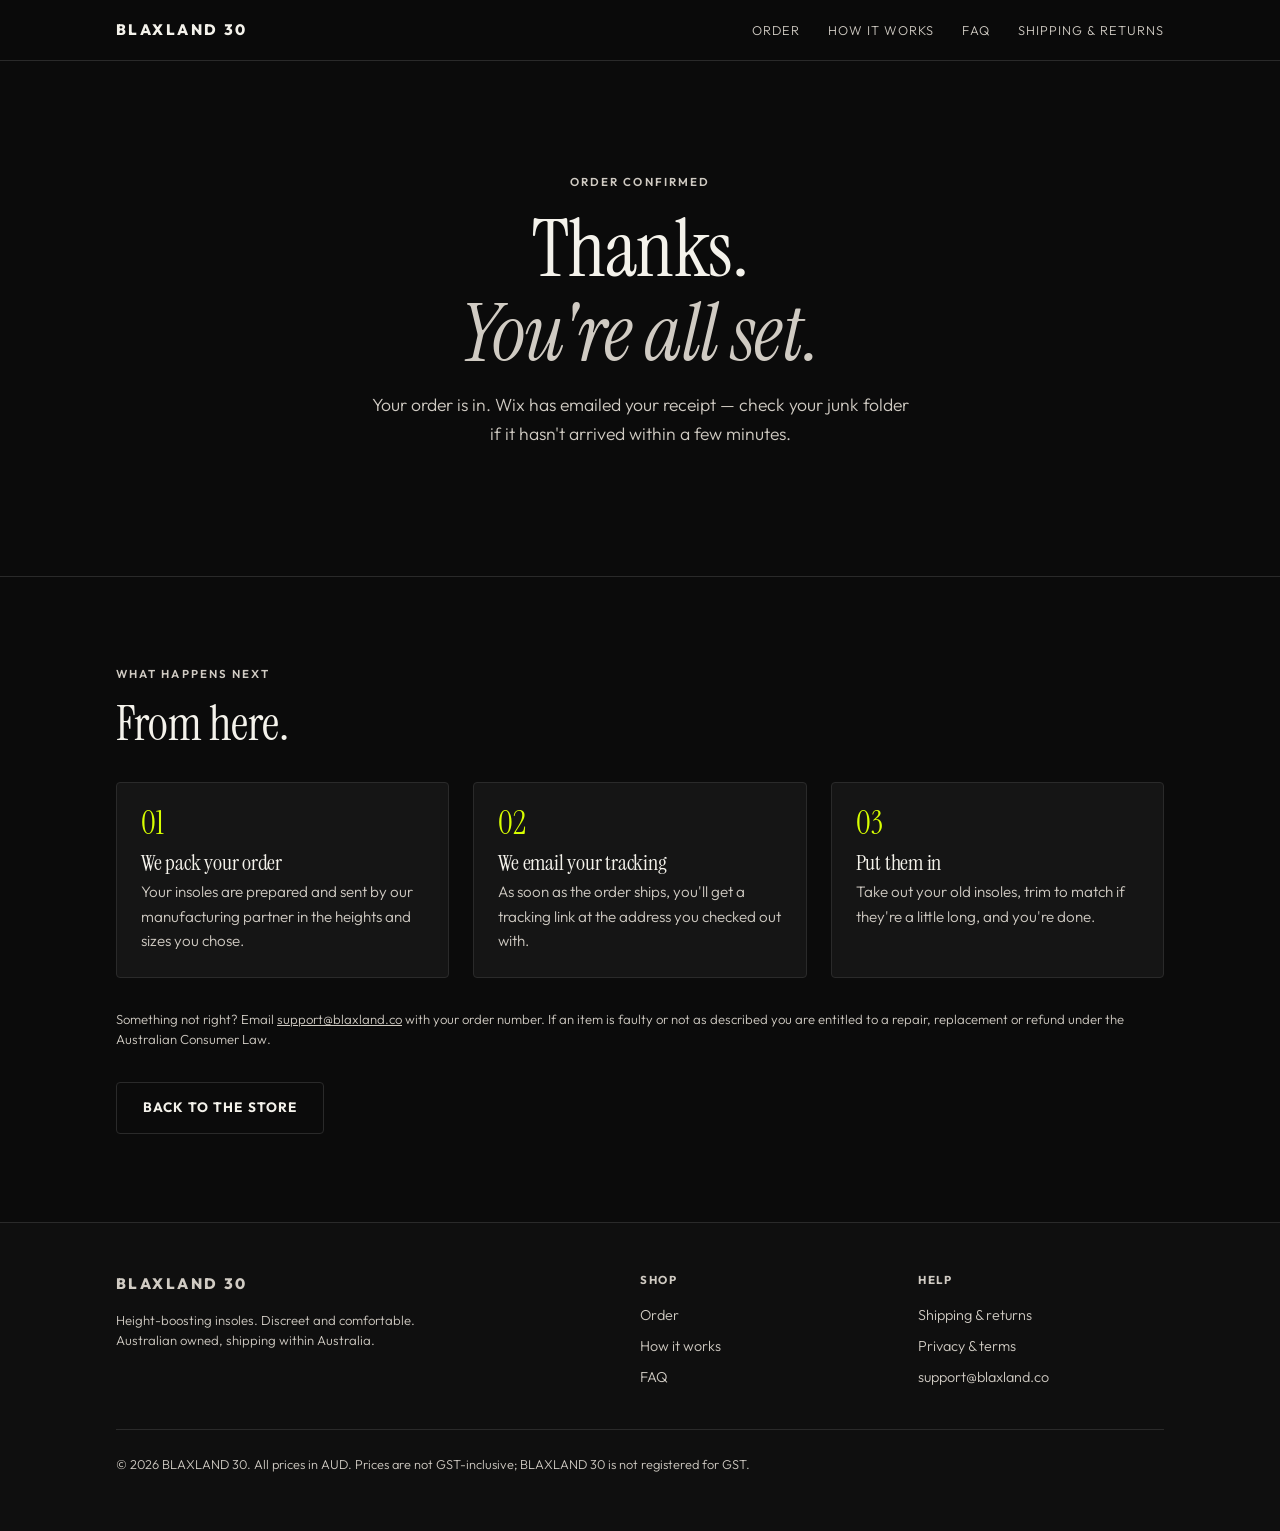
==== thank-you/index.html @ 3a637268 "Route checkout through Wix, and make Wix the only source of prices Checkout now sets both redirect c" ====
<!doctype html>
<html lang="en-AU">
  <head>
    <meta charset="utf-8" />
    <meta name="viewport" content="width=device-width, initial-scale=1" />
    <title>Order confirmed · BLAXLAND 30</title>
    <meta name="description" content="Thanks for your BLAXLAND 30 order." />
    <meta name="theme-color" content="#0b0b0b" />
    <!-- Keep this page out of search results. It is only ever reached by
         returning from checkout, and an indexed thank-you page is a classic
         way to pollute conversion tracking. -->
    <meta name="robots" content="noindex, nofollow" />
    <link rel="preconnect" href="https://fonts.googleapis.com" />
    <link rel="preconnect" href="https://fonts.gstatic.com" crossorigin />
    <link
      href="https://fonts.googleapis.com/css2?family=Instrument+Serif:ital@0;1&family=Outfit:wght@300;400;500;600;700;800&display=swap"
      rel="stylesheet"
    />
    <link rel="stylesheet" href="../assets/css/site.css" />
  </head>

  <body>
    <header class="nav">
      <div class="wrap nav-inner">
        <a class="wordmark" href="../index.html">BLAXLAND 30</a>
        <ul class="nav-links">
          <li><a href="../index.html#order">Order</a></li>
          <li><a href="../index.html#how">How it works</a></li>
          <li><a href="../index.html#faq">FAQ</a></li>
          <li><a href="../policies.html">Shipping &amp; returns</a></li>
        </ul>
      </div>
    </header>

    <main>
      <section class="hero wrap">
        <p class="eyebrow">Order confirmed</p>
        <h1>Thanks.<br /><em>You're all set.</em></h1>
        <p class="lede" id="order-ref" hidden></p>
        <p class="lede">
          Your order is in. Wix has emailed your receipt — check your junk
          folder if it hasn't arrived within a few minutes.
        </p>
      </section>

      <section>
        <div class="wrap">
          <p class="eyebrow">What happens next</p>
          <h2>From here.</h2>
          <div class="grid grid-3" style="margin-top: 2rem">
            <div class="card">
              <span class="step-num">01</span>
              <h3>We pack your order</h3>
              <p>
                Your insoles are prepared and sent by our manufacturing partner
                in the heights and sizes you chose.
              </p>
            </div>
            <div class="card">
              <span class="step-num">02</span>
              <h3>We email your tracking</h3>
              <p>
                As soon as the order ships, you'll get a tracking link at the
                address you checked out with.
              </p>
            </div>
            <div class="card">
              <span class="step-num">03</span>
              <h3>Put them in</h3>
              <p>
                Take out your old insoles, trim to match if they're a little
                long, and you're done.
              </p>
            </div>
          </div>

          <p class="fineprint" style="margin-top: 2rem">
            Something not right? Email
            <a href="mailto:support@blaxland.co">support@blaxland.co</a> with
            your order number. If an item is faulty or not as described you are
            entitled to a repair, replacement or refund under the Australian
            Consumer Law.
          </p>

          <div class="hero-actions" style="justify-content: flex-start">
            <a class="btn btn-ghost" href="../index.html">Back to the store</a>
          </div>
        </div>
      </section>
    </main>

    <footer>
      <div class="wrap">
        <div class="footer-grid">
          <div>
            <a class="wordmark" href="../index.html">BLAXLAND 30</a>
            <p class="fineprint" style="margin-top: 0.9rem; max-width: 22rem">
              Height-boosting insoles. Discreet and comfortable. Australian
              owned, shipping within Australia.
            </p>
          </div>
          <div>
            <h4>Shop</h4>
            <ul>
              <li><a href="../index.html#order">Order</a></li>
              <li><a href="../index.html#how">How it works</a></li>
              <li><a href="../index.html#faq">FAQ</a></li>
            </ul>
          </div>
          <div>
            <h4>Help</h4>
            <ul>
              <li><a href="../policies.html">Shipping &amp; returns</a></li>
              <li>
                <a href="../policies.html#privacy">Privacy &amp; terms</a>
              </li>
              <li>
                <a href="mailto:support@blaxland.co">support@blaxland.co</a>
              </li>
            </ul>
          </div>
        </div>
        <p class="footer-legal">
          &copy; <span data-year>2026</span> BLAXLAND 30. All prices in AUD.
          Prices are not GST-inclusive; BLAXLAND 30 is not registered for GST.
        </p>
      </div>
    </footer>

    <script>
      // Show an order reference ONLY if Wix put one in the URL. Nothing is
      // fabricated, and no order total is shown or recalculated here — the
      // authoritative figures are on the Wix receipt.
      (function () {
        var p = new URLSearchParams(location.search);
        var ref =
          p.get("orderId") || p.get("orderNumber") || p.get("order_id") || "";
        if (ref) {
          var node = document.getElementById("order-ref");
          node.textContent = "Order reference: " + ref;
          node.hidden = false;
        }
        var yr = document.querySelector("[data-year]");
        if (yr) yr.textContent = new Date().getFullYear();
      })();
    </script>
  </body>
</html>
---- assets/css/site.css ----
/* BLAXLAND 30 — design tokens.
   Base and type carried over from the Base44 build; accent rebuilt around the
   product's lime.

   THE LIME RULE, and it is not negotiable:
     black on lime .... 18.2:1   use this
     lime on near-black 17.1:1   use this
     WHITE on lime ..... 1.2:1   never. fails every standard.
     lime on cream ..... 1.0:1   never. literally invisible.
   Lime is a surface you put BLACK text on, or text on a dark background.
   Anywhere --lime is a background, the foreground must be --ink.

   Hue 69deg is sampled from the product images (three files agreed at 66-72).
   Saturation is pushed well past the product's own ~55% for screen punch, so
   the accent is more vivid than the physical insole. Confirm against a real
   photo before launch.

   Run tools/contrast.py after ANY change here. Every pair must pass WCAG AA.
*/

:root {
  --bg: #0b0b0b;
  --ink: #000;
  --surface: hsl(0 0% 8.2%);
  --surface-2: hsl(0 0% 5.9%);
  --fg: hsl(42 31% 94%);
  --muted: hsl(37 12% 79%);
  --muted-bg: hsl(0 0% 12%);

  /* The one accent. ~5% of the page, reserved for the action. */
  --lime: #d8ff00;
  --lime-dim: #c7ea00;

  /* Urgency only — a price drop, low stock. Tiny surface area.
     Never a second button; the page must only ever have one loudest thing. */
  --magenta: #ed2ad0;

  --border: hsl(0 0% 16.5%);
  --radius: 0.25rem;
  --font-heading: "Instrument Serif", Georgia, "Times New Roman", serif;
  --font-body: "Outfit", ui-sans-serif, system-ui, -apple-system, sans-serif;
  --wrap: 68rem;
}

*,
*::before,
*::after {
  box-sizing: border-box;
}

html {
  scroll-behavior: smooth;
  -webkit-text-size-adjust: 100%;
}

body {
  margin: 0;
  background: var(--bg);
  color: var(--fg);
  font-family: var(--font-body);
  font-size: 1rem;
  line-height: 1.6;
  font-weight: 300;
  overflow-x: hidden;
}

img,
video {
  max-width: 100%;
  height: auto;
  display: block;
}

a {
  color: inherit;
}

::selection {
  background: var(--lime);
  color: var(--ink);
}

:focus-visible {
  outline: 2px solid var(--lime);
  outline-offset: 3px;
}

/* ---------- type ---------- */

h1,
h2,
h3 {
  font-family: var(--font-heading);
  font-weight: 400;
  letter-spacing: -0.01em;
  line-height: 1.05;
  margin: 0 0 0.5em;
}

h1 {
  font-size: clamp(2.5rem, 11vw, 5rem);
}
h2 {
  font-size: clamp(1.9rem, 7vw, 3rem);
}
h3 {
  font-size: clamp(1.15rem, 4vw, 1.4rem);
}

p {
  margin: 0 0 1rem;
}

.eyebrow {
  font-family: var(--font-body);
  font-size: 0.72rem;
  font-weight: 600;
  letter-spacing: 0.18em;
  text-transform: uppercase;
  color: var(--muted);
  margin: 0 0 1rem;
}

.lede {
  font-size: 1.1rem;
  color: var(--muted);
  max-width: 34rem;
}

.muted {
  color: var(--muted);
}

.fineprint {
  font-size: 0.82rem;
  color: var(--muted);
  line-height: 1.5;
}

/* ---------- layout ---------- */

.wrap {
  width: 100%;
  max-width: var(--wrap);
  margin-inline: auto;
  padding-inline: 1.25rem;
}

section {
  padding-block: clamp(3rem, 9vw, 5.5rem);
  border-top: 1px solid var(--border);
}

section:first-of-type {
  border-top: 0;
}

.grid {
  display: grid;
  gap: 1.5rem;
}

@media (min-width: 46rem) {
  .grid-2 {
    grid-template-columns: repeat(2, 1fr);
  }
  .grid-3 {
    grid-template-columns: repeat(3, 1fr);
  }
  .grid-4 {
    grid-template-columns: repeat(4, 1fr);
  }
}

/* ---------- announcement + nav ---------- */

.announce {
  background: var(--lime);
  color: var(--ink);
  text-align: center;
  font-size: 0.72rem;
  font-weight: 600;
  letter-spacing: 0.12em;
  text-transform: uppercase;
  padding: 0.6rem 1rem;
}

.nav {
  position: sticky;
  top: 0;
  z-index: 50;
  background: rgba(11, 11, 11, 0.92);
  backdrop-filter: blur(10px);
  border-bottom: 1px solid var(--border);
}

.nav-inner {
  display: flex;
  align-items: center;
  justify-content: space-between;
  gap: 1rem;
  min-height: 3.75rem;
}

.wordmark {
  font-family: var(--font-body);
  font-weight: 800;
  letter-spacing: 0.16em;
  font-size: 0.95rem;
  text-decoration: none;
  white-space: nowrap;
}

.nav-links {
  display: none;
  gap: 1.75rem;
  list-style: none;
  margin: 0;
  padding: 0;
  font-size: 0.8rem;
  letter-spacing: 0.08em;
  text-transform: uppercase;
}

.nav-links a {
  text-decoration: none;
  color: var(--muted);
  transition: color 0.15s;
}

.nav-links a:hover {
  color: var(--fg);
}

@media (min-width: 52rem) {
  .nav-links {
    display: flex;
  }
}

/* ---------- hero ---------- */

.hero {
  padding-block: clamp(3.5rem, 12vw, 7rem);
  text-align: center;
}

.hero h1 {
  margin-bottom: 1rem;
}

.hero h1 em {
  font-style: italic;
  color: var(--muted);
}

.hero .lede {
  margin-inline: auto;
}

.hero-actions {
  display: flex;
  flex-wrap: wrap;
  gap: 0.75rem;
  justify-content: center;
  margin-top: 2rem;
}

/* ---------- buttons ---------- */

.btn {
  display: inline-flex;
  align-items: center;
  justify-content: center;
  gap: 0.5rem;
  padding: 0.9rem 1.6rem;
  border: 1px solid var(--lime);
  border-radius: var(--radius);
  background: var(--lime);
  color: var(--ink);
  font-family: var(--font-body);
  font-size: 0.85rem;
  font-weight: 700;
  letter-spacing: 0.08em;
  text-transform: uppercase;
  text-decoration: none;
  cursor: pointer;
  transition: opacity 0.15s, background 0.15s;
}

.btn:hover {
  opacity: 0.85;
}

.btn-ghost {
  background: transparent;
  color: var(--fg);
  border-color: var(--border);
}

.btn-ghost:hover {
  border-color: var(--fg);
  opacity: 1;
}

.btn[aria-disabled="true"] {
  opacity: 0.4;
  cursor: not-allowed;
  pointer-events: none;
}

.btn-block {
  width: 100%;
}

/* ---------- marquee ---------- */

.marquee {
  overflow: hidden;
  border-block: 1px solid var(--border);
  background: var(--surface-2);
  padding-block: 0.7rem;
}

.marquee-track {
  display: flex;
  width: max-content;
  animation: marquee 22s linear infinite;
}

.marquee span {
  font-size: 0.72rem;
  font-weight: 600;
  letter-spacing: 0.16em;
  text-transform: uppercase;
  color: var(--muted);
  white-space: nowrap;
  padding-right: 1.5rem;
}

@keyframes marquee {
  from {
    transform: translateX(0);
  }
  to {
    transform: translateX(-33.3333%);
  }
}

/* ---------- offers ---------- */

.offers {
  display: grid;
  gap: 1rem;
}

@media (min-width: 46rem) {
  .offers {
    grid-template-columns: repeat(3, 1fr);
    align-items: start;
  }
}

.offer {
  position: relative;
  border: 1px solid var(--border);
  border-radius: var(--radius);
  background: var(--surface);
  padding: 1.75rem 1.5rem 1.5rem;
  display: flex;
  flex-direction: column;
  gap: 0.35rem;
}

.offer[data-featured] {
  border-color: var(--fg);
}

.offer-badge {
  position: absolute;
  top: -0.65rem;
  left: 1.5rem;
  background: var(--lime);
  color: var(--ink);
  font-size: 0.64rem;
  font-weight: 700;
  letter-spacing: 0.12em;
  text-transform: uppercase;
  padding: 0.25rem 0.6rem;
  border-radius: var(--radius);
}

.offer-label {
  font-size: 0.75rem;
  font-weight: 600;
  letter-spacing: 0.14em;
  text-transform: uppercase;
  color: var(--muted);
}

.offer-price {
  font-family: var(--font-heading);
  font-size: 2.5rem;
  line-height: 1;
  margin: 0.25rem 0;
}

.offer-per {
  font-size: 0.85rem;
  color: var(--muted);
}

.offer-note {
  font-size: 0.88rem;
  color: var(--muted);
  margin: 0.5rem 0 1.25rem;
  flex: 1;
}

/* ---------- live product from Wix ----------
   Built only from existing tokens. No new colours, no new type, no new
   radius — the live card has to sit beside the static ones unnoticed. */

.shop-img {
  width: 100%;
  aspect-ratio: 1 / 1;
  object-fit: cover;
  border-radius: var(--radius);
  background: var(--surface-2);
  margin-bottom: 1.1rem;
}

.field {
  display: block;
  margin: 0 0 0.85rem;
}

.field-label {
  display: block;
  font-size: 0.72rem;
  font-weight: 600;
  letter-spacing: 0.14em;
  text-transform: uppercase;
  color: var(--muted);
  margin-bottom: 0.4rem;
}

.field select {
  width: 100%;
  padding: 0.75rem 2.2rem 0.75rem 0.9rem;
  background-color: var(--surface-2);
  color: var(--fg);
  border: 1px solid var(--border);
  border-radius: var(--radius);
  font-family: var(--font-body);
  font-size: 0.95rem;
  line-height: 1.3;
  appearance: none;
  cursor: pointer;
  background-image: url("data:image/svg+xml,%3Csvg xmlns='http://www.w3.org/2000/svg' width='12' height='8' viewBox='0 0 12 8'%3E%3Cpath fill='%23CFCAC3' d='M1 1.5 6 6.5l5-5'/%3E%3C/svg%3E");
  background-repeat: no-repeat;
  background-position: right 0.9rem center;
}

.field select:hover {
  border-color: var(--fg);
}

#shop-msg:empty {
  display: none;
}

#shop-msg {
  margin: 0.75rem 0 0;
}

/* ---------- feature rows / cards ---------- */

.card {
  border: 1px solid var(--border);
  border-radius: var(--radius);
  background: var(--surface);
  padding: 1.5rem;
}

.card h3 {
  margin-bottom: 0.4rem;
}

.card p {
  margin: 0;
  color: var(--muted);
  font-size: 0.95rem;
}

.step-num {
  font-family: var(--font-heading);
  font-size: 2rem;
  color: var(--lime);
  line-height: 1;
  display: block;
  margin-bottom: 0.75rem;
}

/* ---------- comparison table ---------- */

.table-scroll {
  overflow-x: auto;
  border: 1px solid var(--border);
  border-radius: var(--radius);
}

table {
  width: 100%;
  border-collapse: collapse;
  font-size: 0.92rem;
  min-width: 30rem;
}

th,
td {
  text-align: left;
  padding: 0.85rem 1rem;
  border-bottom: 1px solid var(--border);
}

thead th {
  font-family: var(--font-body);
  font-size: 0.72rem;
  font-weight: 700;
  letter-spacing: 0.12em;
  text-transform: uppercase;
  color: var(--muted);
  background: var(--surface-2);
}

tbody tr:last-child td {
  border-bottom: 0;
}

.yes {
  color: var(--fg);
}
.no {
  color: var(--muted);
  opacity: 0.6;
}

/* ---------- FAQ ---------- */

details {
  border-bottom: 1px solid var(--border);
}

details summary {
  cursor: pointer;
  padding: 1.1rem 2rem 1.1rem 0;
  font-weight: 500;
  position: relative;
  list-style: none;
}

details summary::-webkit-details-marker {
  display: none;
}

details summary::after {
  content: "+";
  position: absolute;
  right: 0;
  top: 1rem;
  font-size: 1.3rem;
  color: var(--muted);
  line-height: 1;
}

details[open] summary::after {
  content: "–";
}

details .answer {
  padding: 0 0 1.2rem;
  color: var(--muted);
  max-width: 48rem;
}

/* ---------- notice ---------- */

/* Urgency only. If this appears more than once on a page, something is wrong. */
.notice {
  border: 1px solid var(--magenta);
  border-left-width: 3px;
  border-radius: var(--radius);
  background: rgba(237, 42, 208, 0.08);
  padding: 1.1rem 1.25rem;
  font-size: 0.92rem;
}

.notice strong {
  display: block;
  margin-bottom: 0.3rem;
  font-weight: 600;
}

/* ---------- footer ---------- */

footer {
  border-top: 1px solid var(--border);
  padding-block: 3rem 2.5rem;
  background: var(--surface-2);
}

.footer-grid {
  display: grid;
  gap: 2rem;
}

@media (min-width: 46rem) {
  .footer-grid {
    grid-template-columns: 2fr 1fr 1fr;
  }
}

footer h4 {
  font-family: var(--font-body);
  font-size: 0.72rem;
  font-weight: 700;
  letter-spacing: 0.14em;
  text-transform: uppercase;
  color: var(--muted);
  margin: 0 0 0.9rem;
}

footer ul {
  list-style: none;
  margin: 0;
  padding: 0;
  display: grid;
  gap: 0.5rem;
  font-size: 0.9rem;
}

footer a {
  color: var(--muted);
  text-decoration: none;
}

footer a:hover {
  color: var(--fg);
}

.footer-legal {
  margin-top: 2.5rem;
  padding-top: 1.5rem;
  border-top: 1px solid var(--border);
  font-size: 0.8rem;
  color: var(--muted);
}

/* ---------- policy tabs ---------- */

.policy-nav {
  display: flex;
  flex-wrap: wrap;
  gap: 0.5rem;
  margin-bottom: 2.5rem;
}

.policy-nav a {
  font-size: 0.78rem;
  font-weight: 600;
  letter-spacing: 0.1em;
  text-transform: uppercase;
  text-decoration: none;
  padding: 0.55rem 1rem;
  border: 1px solid var(--border);
  border-radius: var(--radius);
  color: var(--muted);
}

.policy-nav a:hover {
  border-color: var(--fg);
  color: var(--fg);
}

.policy-block {
  margin-bottom: 3rem;
  scroll-margin-top: 5rem;
}

.policy-block dl {
  margin: 0;
}

.policy-block dt {
  font-weight: 600;
  margin-top: 1.5rem;
}

.policy-block dd {
  margin: 0.35rem 0 0;
  color: var(--muted);
}

@media (prefers-reduced-motion: reduce) {
  html {
    scroll-behavior: auto;
  }
  *,
  *::before,
  *::after {
    animation-duration: 0.01ms !important;
    animation-iteration-count: 1 !important;
    transition-duration: 0.01ms !important;
  }
}
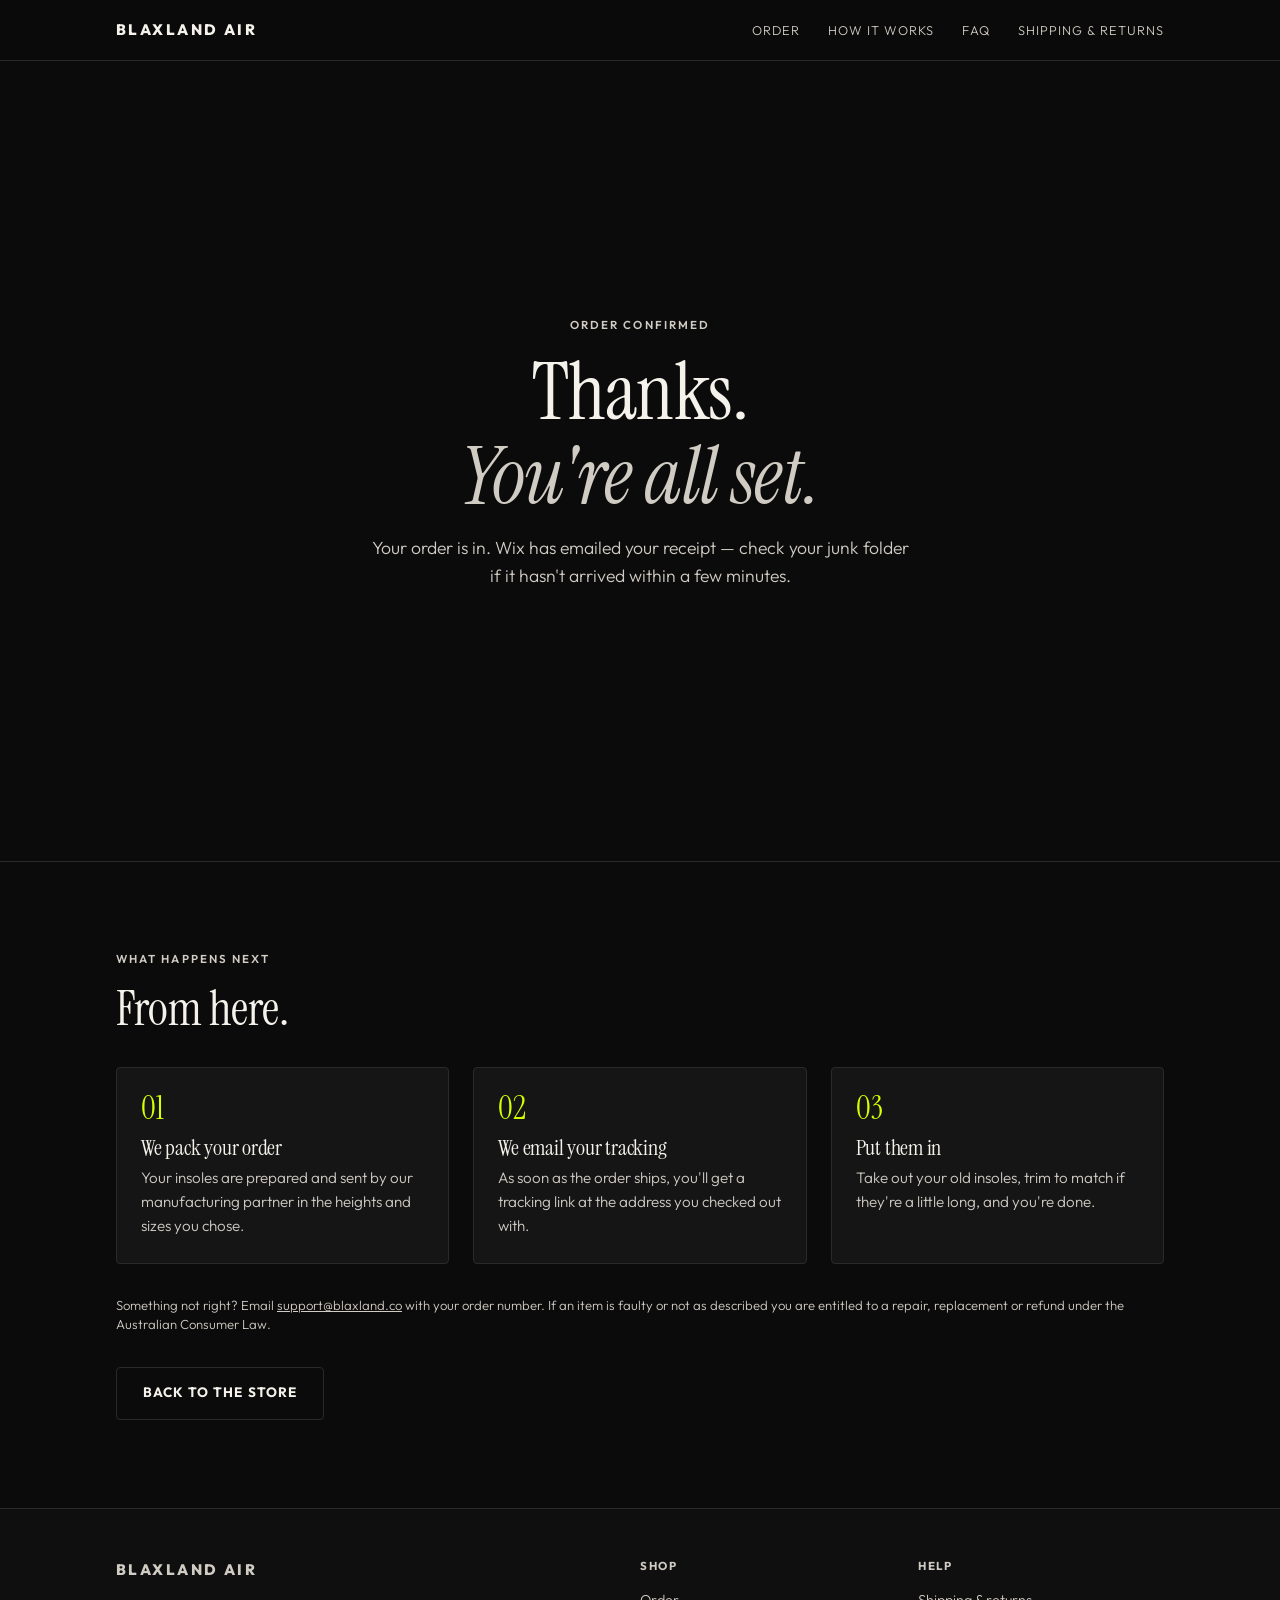
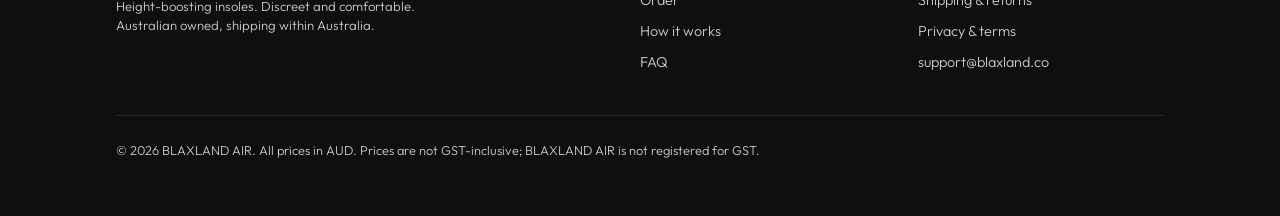
==== commit 5adc8b71: "Publish 5-12 business day delivery; BLAXLAND AIR across all pages - Delivery window on the review st" ====
--- a/thank-you/index.html
+++ b/thank-you/index.html
@@ -3,8 +3,8 @@
   <head>
     <meta charset="utf-8" />
     <meta name="viewport" content="width=device-width, initial-scale=1" />
-    <title>Order confirmed · BLAXLAND 30</title>
-    <meta name="description" content="Thanks for your BLAXLAND 30 order." />
+    <title>Order confirmed · BLAXLAND AIR</title>
+    <meta name="description" content="Thanks for your BLAXLAND AIR order." />
     <meta name="theme-color" content="#0b0b0b" />
     <!-- Keep this page out of search results. It is only ever reached by
          returning from checkout, and an indexed thank-you page is a classic
@@ -22,11 +22,11 @@
   <body>
     <header class="nav">
       <div class="wrap nav-inner">
-        <a class="wordmark" href="../index.html">BLAXLAND 30</a>
+        <a class="wordmark" href="../index.html">BLAXLAND AIR</a>
         <ul class="nav-links">
           <li><a href="../index.html#order">Order</a></li>
           <li><a href="../index.html#how">How it works</a></li>
-          <li><a href="../index.html#faq">FAQ</a></li>
+          <li><a href="../faq.html">FAQ</a></li>
           <li><a href="../policies.html">Shipping &amp; returns</a></li>
         </ul>
       </div>
@@ -93,7 +93,7 @@
       <div class="wrap">
         <div class="footer-grid">
           <div>
-            <a class="wordmark" href="../index.html">BLAXLAND 30</a>
+            <a class="wordmark" href="../index.html">BLAXLAND AIR</a>
             <p class="fineprint" style="margin-top: 0.9rem; max-width: 22rem">
               Height-boosting insoles. Discreet and comfortable. Australian
               owned, shipping within Australia.
@@ -104,7 +104,7 @@
             <ul>
               <li><a href="../index.html#order">Order</a></li>
               <li><a href="../index.html#how">How it works</a></li>
-              <li><a href="../index.html#faq">FAQ</a></li>
+              <li><a href="../faq.html">FAQ</a></li>
             </ul>
           </div>
           <div>
@@ -121,8 +121,8 @@
           </div>
         </div>
         <p class="footer-legal">
-          &copy; <span data-year>2026</span> BLAXLAND 30. All prices in AUD.
-          Prices are not GST-inclusive; BLAXLAND 30 is not registered for GST.
+          &copy; <span data-year>2026</span> BLAXLAND AIR. All prices in AUD.
+          Prices are not GST-inclusive; BLAXLAND AIR is not registered for GST.
         </p>
       </div>
     </footer>
@@ -144,5 +144,13 @@
         if (yr) yr.textContent = new Date().getFullYear();
       })();
     </script>
+    <!-- Omnisend: signup popup, form events and on-site tracking. Brand ID is
+         public (it ships to every visitor's browser by design). -->
+    <script type="text/javascript">
+      window.omnisend = window.omnisend || [];
+      omnisend.push(["brandID", "6ae2e3609a7bffffbe02c03d"]);
+      omnisend.push(["track", "$pageViewed"]);
+      !function(){var e=document.createElement("script");e.type="text/javascript",e.async=!0,e.src="https://omnisnippet1.com/inshop/launcher-v2.js";var t=document.getElementsByTagName("script")[0];t.parentNode.insertBefore(e,t)}();
+    </script>
   </body>
 </html>
--- a/assets/css/site.css
+++ b/assets/css/site.css
@@ -39,6 +39,20 @@
   --radius: 0.25rem;
   --font-heading: "Instrument Serif", Georgia, "Times New Roman", serif;
   --font-body: "Outfit", ui-sans-serif, system-ui, -apple-system, sans-serif;
+  /* Condensed display face for the buy block's headline and lift figures. */
+  --font-display: "Anton", Impact, "Arial Narrow", sans-serif;
+
+  /* Paper: the light ground of the buy block. --paper matches --fg, so the
+     cream text colour and the cream panel are one colour, not two. Lime is
+     never text or a lone boundary on paper (1.0:1) — only an accent sitting
+     on --ink, or a button wearing an ink border. */
+  --paper: hsl(42 31% 94%);
+  --paper-2: hsl(43 15% 86%);
+  --ink-soft: hsl(40 6% 28%);
+  --line: hsl(40 6% 50%);
+  /* Option edges on the dark product screen: 3:1 against --surface. */
+  --line-dark: hsl(0 0% 42%);
+  --ease-slide: cubic-bezier(0.22, 0.61, 0.36, 1);
   --wrap: 68rem;
 }
 
@@ -243,6 +257,14 @@
 .hero {
   padding-block: clamp(3.5rem, 12vw, 7rem);
   text-align: center;
+  /* Fills the first screen: phone height minus the announcement bar and the
+     header, so the opening view is all black, headline in the middle. */
+  min-height: calc(100vh - 6.25rem);
+  min-height: calc(100svh - 6.25rem);
+  display: flex;
+  flex-direction: column;
+  align-items: center;
+  justify-content: center;
 }
 
 .hero h1 {
@@ -428,6 +450,42 @@
   border-radius: var(--radius);
   background: var(--surface-2);
   margin-bottom: 1.1rem;
+}
+
+/* ---------- blur-up image placeholder ----------
+   The wrapper carries an inline aspect-ratio and a ~20px blurred copy of the
+   photo as a background data-URI. The space is reserved before anything loads
+   (so the page never jumps — CLS stays at zero) and the visitor sees a blurred
+   impression of the real photo immediately, with no extra request. The full
+   image fades in on top once it arrives. Generate both with tools/images.py. */
+
+.ph {
+  position: relative;
+  width: 100%;
+  overflow: hidden;
+  border-radius: var(--radius);
+  background-color: var(--surface-2);
+  background-size: cover;
+  background-position: center;
+  background-repeat: no-repeat;
+}
+
+.ph img {
+  display: block;
+  width: 100%;
+  height: auto;
+  opacity: 0;
+  transition: opacity 0.35s ease;
+}
+
+.ph img.loaded {
+  opacity: 1;
+}
+
+@media (prefers-reduced-motion: reduce) {
+  .ph img {
+    transition: none;
+  }
 }
 
 .field {
@@ -714,3 +772,781 @@
     transition-duration: 0.01ms !important;
   }
 }
+
+/* ---------- way back to the product ----------
+   A lime pill pinned to the bottom of the screen. On the home page site.js
+   shows it whenever neither the hero nor the product section is in view; on
+   the FAQ page it is always there. */
+
+.jump-to-order {
+  position: fixed;
+  left: 50%;
+  bottom: max(1rem, env(safe-area-inset-bottom));
+  transform: translateX(-50%);
+  z-index: 40;
+  display: inline-flex;
+  align-items: center;
+  gap: 0.55rem;
+  min-height: 3rem;
+  padding: 0 1.4rem;
+  border: 2px solid var(--ink);
+  border-radius: 999px;
+  background: var(--lime);
+  color: var(--ink);
+  font-size: 0.85rem;
+  font-weight: 700;
+  letter-spacing: 0.1em;
+  text-transform: uppercase;
+  text-decoration: none;
+  white-space: nowrap;
+  box-shadow: 0 8px 24px hsl(0 0% 0% / 0.45);
+}
+
+.jump-to-order[hidden] {
+  display: none;
+}
+
+.jump-to-order:hover {
+  color: var(--ink);
+  filter: brightness(1.05);
+}
+
+.jump-to-order:focus-visible {
+  outline: 3px solid var(--fg);
+  outline-offset: 3px;
+}
+
+/* Keep the pinned button from sitting on top of the footer's last line. */
+body:has(.jump-to-order) {
+  padding-bottom: 5rem;
+}
+
+/* ---------- FAQ page ---------- */
+
+.faq-back {
+  display: inline-flex;
+  align-items: center;
+  gap: 0.5rem;
+  margin-bottom: 2rem;
+  font-size: 0.9rem;
+  font-weight: 600;
+  color: var(--fg);
+  text-decoration: none;
+}
+
+.faq-back:hover {
+  color: var(--lime);
+}
+
+.faq-title {
+  font-size: clamp(2.25rem, 5vw, 3.5rem);
+}
+
+/* ---------- home <-> product screen ----------
+   The product screen (.flow) sits off to the right. Opening it slides it in
+   while the home page drifts left and dims, so the direction of travel is
+   obvious; closing plays it in reverse. site.js toggles html.shop-open. */
+
+.home-view {
+  transition: transform 0.5s var(--ease-slide), opacity 0.5s var(--ease-slide);
+}
+
+html.shop-open,
+html.shop-open body {
+  overflow: hidden;
+}
+
+html.shop-open .home-view {
+  transform: translateX(-28%);
+  opacity: 0.35;
+}
+
+html.shop-open .jump-to-order {
+  display: none;
+}
+
+.flow {
+  position: fixed;
+  inset: 0;
+  padding: 0; /* not the page sections' vertical rhythm */
+  border-top: 0;
+  z-index: 60;
+  display: flex;
+  flex-direction: column;
+  background: var(--bg);
+  color: var(--fg);
+  transform: translateX(100%);
+  visibility: hidden;
+  box-shadow: -24px 0 48px hsl(0 0% 0% / 0.55);
+  transition: transform 0.5s var(--ease-slide), visibility 0s linear 0.5s;
+}
+
+html.shop-open .flow {
+  transform: none;
+  visibility: visible;
+  transition: transform 0.5s var(--ease-slide), visibility 0s;
+}
+
+html.no-anim .flow,
+html.no-anim .home-view {
+  transition: none !important;
+}
+
+@media (prefers-reduced-motion: reduce) {
+  .flow,
+  .home-view {
+    transition-duration: 0.01ms !important;
+  }
+}
+
+.sr-only {
+  position: absolute;
+  width: 1px;
+  height: 1px;
+  padding: 0;
+  margin: -1px;
+  overflow: hidden;
+  clip: rect(0 0 0 0);
+  white-space: nowrap;
+  border: 0;
+}
+
+.flow-bar {
+  display: flex;
+  align-items: center;
+  justify-content: space-between;
+  gap: 1rem;
+  min-height: 3.5rem;
+  padding: env(safe-area-inset-top) 0.5rem 0;
+  border-bottom: 1px solid var(--border);
+}
+
+.flow-back {
+  display: inline-flex;
+  align-items: center;
+  justify-content: center;
+  width: 44px;
+  height: 44px;
+  border: 0;
+  border-radius: 999px;
+  background: transparent;
+  color: var(--fg);
+  cursor: pointer;
+}
+
+.flow-back:hover {
+  background: var(--muted-bg);
+}
+
+.flow-brand {
+  font-size: 0.8rem;
+  font-weight: 700;
+  letter-spacing: 0.18em;
+}
+
+.flow-count {
+  min-width: 44px;
+  padding-right: 0.5rem;
+  text-align: right;
+  font-size: 0.75rem;
+  color: var(--muted);
+  white-space: nowrap;
+}
+
+.flow-progress {
+  list-style: none;
+  display: grid;
+  grid-template-columns: repeat(4, minmax(0, 1fr));
+  gap: 0.4rem;
+  width: 100%;
+  max-width: 34rem;
+  margin: 0 auto;
+  padding: 0.85rem 1rem 0;
+  box-sizing: border-box;
+}
+
+.flow-progress li {
+  display: flex;
+  flex-direction: column;
+  gap: 0.45rem;
+  font-size: 0.62rem;
+  font-weight: 600;
+  letter-spacing: 0.14em;
+  text-transform: uppercase;
+  color: var(--muted);
+}
+
+.flow-progress li::before {
+  content: "";
+  height: 3px;
+  border-radius: 2px;
+  background: var(--border);
+  transition: background 0.3s var(--ease-slide);
+}
+
+.flow-progress li.is-done::before,
+.flow-progress li.is-current::before {
+  background: var(--lime);
+}
+
+.flow-progress li.is-current {
+  color: var(--fg);
+}
+
+.flow-body {
+  flex: 1;
+  overflow-x: hidden;
+  overflow-y: auto;
+  overscroll-behavior: contain;
+  -webkit-overflow-scrolling: touch;
+}
+
+.flow-inner {
+  max-width: 34rem;
+  margin: 0 auto;
+  padding: 1.25rem 1rem 1.5rem;
+  box-sizing: border-box;
+}
+
+.flow-actions {
+  border-top: 1px solid var(--border);
+  background: var(--bg);
+  padding-bottom: env(safe-area-inset-bottom);
+}
+
+.flow-actions[hidden] {
+  display: none;
+}
+
+.flow-actions .flow-inner {
+  padding-block: 0.75rem;
+}
+
+.flow-actions .btn {
+  min-height: 3.25rem;
+  font-size: 0.95rem;
+}
+
+.flow-actions .btn[hidden] {
+  display: none;
+}
+
+.flow-actions .btn:disabled {
+  opacity: 0.35;
+  cursor: not-allowed;
+}
+
+.flow-msg {
+  margin: 0.6rem 0 0;
+}
+
+.flow-msg:empty {
+  display: none;
+}
+
+.flow-fallback {
+  color: var(--muted);
+}
+
+.flow-photo {
+  aspect-ratio: 4 / 3;
+  max-height: 36vh; /* keep the lift options on the first screen */
+  width: 100%;
+  margin-bottom: 1.25rem;
+  border-radius: 6px;
+  overflow: hidden;
+  background: var(--surface);
+}
+
+.flow-photo img {
+  width: 100%;
+  height: 100%;
+  object-fit: cover;
+}
+
+@media (max-height: 720px) {
+  .flow-photo {
+    aspect-ratio: 16 / 9;
+  }
+}
+
+.flow-title {
+  margin: 0 0 1.1rem;
+  font-size: clamp(2rem, 8vw, 2.75rem);
+  outline: none;
+}
+
+.flow .choice-group {
+  border: 0;
+  margin: 0 0 1.25rem;
+  padding: 0;
+  min-width: 0;
+}
+
+.flow .choice-group legend {
+  padding: 0;
+  margin-bottom: 0.75rem;
+  font-size: 0.72rem;
+  font-weight: 700;
+  letter-spacing: 0.18em;
+  text-transform: uppercase;
+  color: var(--muted);
+}
+
+.choice-row {
+  display: grid;
+  grid-template-columns: repeat(3, minmax(0, 1fr));
+  gap: 0.6rem;
+}
+
+.pill-row {
+  display: flex;
+  flex-wrap: wrap;
+  gap: 0.5rem;
+}
+
+/* Five sizes, five equal buttons across one row. */
+.size-row {
+  display: grid;
+  grid-template-columns: repeat(5, minmax(0, 1fr));
+  gap: 0.4rem;
+}
+
+.size-row .choice-face {
+  padding: 0 0.15rem;
+  font-size: clamp(0.78rem, 3.4vw, 0.95rem);
+  white-space: nowrap;
+}
+
+.pair-list {
+  display: flex;
+  flex-direction: column;
+  gap: 0.6rem;
+}
+
+.choice {
+  position: relative;
+  display: block;
+}
+
+/* Real radio inputs, visually hidden but still focusable and announced. */
+.choice input {
+  position: absolute;
+  opacity: 0;
+  width: 1px;
+  height: 1px;
+  margin: 0;
+}
+
+.choice-face {
+  display: flex;
+  flex-direction: column;
+  gap: 0.3rem;
+  height: 100%;
+  padding: 0.9rem;
+  border: 1px solid var(--line-dark);
+  border-radius: 6px;
+  background: var(--surface);
+  cursor: pointer;
+  transition: border-color 0.15s, background 0.15s, box-shadow 0.15s;
+}
+
+.choice-face:hover {
+  border-color: var(--fg);
+}
+
+.choice input:checked + .choice-face {
+  border-color: var(--lime);
+  box-shadow: inset 0 0 0 1px var(--lime);
+  background: hsl(70 100% 50% / 0.07);
+}
+
+.choice input:focus-visible + .choice-face {
+  outline: 3px solid var(--fg);
+  outline-offset: 2px;
+}
+
+.lift-bar-wrap {
+  display: flex;
+  align-items: flex-end;
+  height: 2.6rem;
+  margin-bottom: 0.25rem;
+}
+
+.lift-bar {
+  display: block;
+  width: 1.5rem;
+  height: var(--h, 1rem);
+  border-radius: 2px 2px 0 0;
+  background: var(--muted);
+  transition: background 0.2s;
+}
+
+.choice input:checked + .choice-face .lift-bar {
+  background: var(--lime);
+}
+
+.lift-in {
+  font-family: var(--font-display);
+  font-size: 2rem;
+  line-height: 1;
+}
+
+.lift-name {
+  margin-top: 0.2rem;
+  font-size: 0.95rem;
+  font-weight: 700;
+}
+
+.lift-fit {
+  font-size: 0.78rem;
+  line-height: 1.35;
+  color: var(--muted);
+}
+
+.pill .choice-face {
+  flex-direction: row;
+  align-items: center;
+  justify-content: center;
+  min-height: 3rem;
+  padding: 0 1.1rem;
+  border-radius: 999px;
+  font-size: 0.95rem;
+  font-weight: 600;
+}
+
+.pill input:checked + .choice-face {
+  background: var(--lime);
+  color: var(--ink);
+  box-shadow: none;
+}
+
+.pair .choice-face {
+  flex-direction: row;
+  align-items: center;
+  justify-content: space-between;
+  gap: 1rem;
+  padding: 1.1rem 1.15rem;
+}
+
+.pair-main {
+  display: flex;
+  flex-direction: column;
+  gap: 0.2rem;
+  min-width: 0;
+}
+
+.pair-name {
+  display: flex;
+  align-items: center;
+  gap: 0.5rem;
+  font-size: 1.1rem;
+  font-weight: 700;
+}
+
+.pair-ship {
+  flex: none;
+  color: var(--lime);
+}
+
+.pair-note {
+  font-size: 0.82rem;
+  color: var(--muted);
+}
+
+.pair-tag {
+  flex: none;
+  background: var(--lime);
+  color: var(--ink);
+  font-size: 0.62rem;
+  font-weight: 700;
+  letter-spacing: 0.14em;
+  text-transform: uppercase;
+  padding: 0.25rem 0.5rem;
+  border-radius: 2px;
+}
+
+.pair-tag.is-soft {
+  background: transparent;
+  color: var(--fg);
+  box-shadow: inset 0 0 0 1px var(--line-dark);
+}
+
+.choice-help {
+  margin: 0.7rem 0 0;
+  font-size: 0.82rem;
+  color: var(--muted);
+}
+
+@media (max-width: 30rem) {
+  .choice-row {
+    gap: 0.45rem;
+  }
+  .choice-row .choice-face {
+    padding: 0.75rem 0.6rem;
+  }
+  .lift-in {
+    font-size: 1.65rem;
+  }
+}
+
+/* Optional height preview on the lift step. */
+.height-calc {
+  margin-top: 0.25rem;
+  padding: 1rem;
+  border: 1px dashed var(--line-dark);
+  border-radius: 6px;
+}
+
+.height-q {
+  margin: 0 0 0.75rem;
+  font-weight: 600;
+}
+
+.height-q span {
+  display: block;
+  font-size: 0.82rem;
+  font-weight: 400;
+  color: var(--muted);
+}
+
+/* Scroll wheels (feet / inches), like a phone's time picker. Three rows
+   show; the middle row is the pick, marked by the band behind it. */
+.wheel {
+  --row: 3rem;
+  position: relative;
+  display: grid;
+  grid-template-columns: 1fr 1fr;
+  gap: 0.6rem;
+  height: calc(var(--row) * 3);
+  -webkit-mask-image: linear-gradient(to bottom, transparent, #000 30%, #000 70%, transparent);
+  mask-image: linear-gradient(to bottom, transparent, #000 30%, #000 70%, transparent);
+}
+
+.wheel-col {
+  position: relative;
+  z-index: 1;
+  overflow-y: scroll;
+  scroll-snap-type: y mandatory;
+  overscroll-behavior: contain;
+  scrollbar-width: none;
+  -webkit-overflow-scrolling: touch;
+  outline: none;
+  touch-action: pan-y;
+}
+
+.wheel-col::-webkit-scrollbar {
+  display: none;
+}
+
+.wheel-col:focus-visible {
+  outline: 2px solid var(--fg);
+  outline-offset: -2px;
+  border-radius: 6px;
+}
+
+.wheel-pad,
+.wheel-item {
+  height: var(--row);
+}
+
+.wheel-item {
+  display: flex;
+  align-items: center;
+  justify-content: center;
+  scroll-snap-align: center;
+  font-size: 1.15rem;
+  color: var(--muted);
+  cursor: pointer;
+  user-select: none;
+  transition: color 0.15s, font-size 0.15s;
+}
+
+.wheel-item.is-on {
+  color: var(--fg);
+  font-size: 1.35rem;
+  font-weight: 600;
+}
+
+.wheel-band {
+  position: absolute;
+  left: 0;
+  right: 0;
+  top: var(--row);
+  height: var(--row);
+  border-block: 1px solid var(--line-dark);
+  border-radius: 6px;
+  background: hsl(70 100% 50% / 0.06);
+  pointer-events: none;
+}
+
+.height-result {
+  display: grid;
+  grid-template-columns: repeat(3, minmax(0, 1fr));
+  gap: 0.5rem;
+  margin-top: 1rem;
+}
+
+.height-result[hidden] {
+  display: none;
+}
+
+.height-result div {
+  display: flex;
+  flex-direction: column;
+  gap: 0.25rem;
+  padding: 0.75rem 0.6rem;
+  border-radius: 6px;
+  background: var(--surface);
+}
+
+.height-result span {
+  font-size: 0.66rem;
+  letter-spacing: 0.08em;
+  text-transform: uppercase;
+  color: var(--muted);
+}
+
+.height-result strong {
+  font-family: var(--font-display);
+  font-size: 1.45rem;
+  font-weight: 400;
+}
+
+.height-result .is-lift {
+  background: var(--lime);
+  color: var(--ink);
+}
+
+.height-result .is-lift span {
+  color: var(--ink);
+}
+
+.height-note {
+  margin: 0.75rem 0 0;
+}
+
+/* Review step. */
+.review {
+  margin: 0 0 1.25rem;
+  border-top: 1px solid var(--border);
+}
+
+.review div {
+  display: grid;
+  grid-template-columns: 4.5rem 1fr auto;
+  align-items: center;
+  gap: 0.75rem;
+  padding: 0.35rem 0;
+  border-bottom: 1px solid var(--border);
+}
+
+.review dt {
+  font-size: 0.72rem;
+  font-weight: 700;
+  letter-spacing: 0.16em;
+  text-transform: uppercase;
+  color: var(--muted);
+}
+
+.review dd {
+  margin: 0;
+  font-size: 1.05rem;
+  font-weight: 600;
+}
+
+.flow-change {
+  min-height: 44px;
+  padding: 0 0.25rem;
+  border: 0;
+  background: none;
+  color: var(--fg);
+  font: inherit;
+  font-size: 0.85rem;
+  text-decoration: underline;
+  cursor: pointer;
+}
+
+.buy-price {
+  display: flex;
+  flex-wrap: wrap;
+  align-items: baseline;
+  gap: 0.5rem;
+  margin: 0 0 0.4rem;
+  color: var(--muted);
+}
+
+#shop-price {
+  font-family: var(--font-display);
+  font-size: 2.1rem;
+  font-weight: 400;
+  color: var(--fg);
+}
+
+#shop-price.is-struck {
+  font-size: 1.25rem;
+  color: var(--muted);
+  text-decoration: line-through;
+  text-decoration-thickness: 2px;
+}
+
+.buy-welcome {
+  display: inline-flex;
+  align-items: baseline;
+  flex-wrap: wrap;
+  gap: 0.5rem;
+}
+
+.buy-welcome[hidden] {
+  display: none;
+}
+
+.buy-welcome strong {
+  font-family: var(--font-display);
+  font-size: 2.1rem;
+  font-weight: 400;
+  color: var(--fg);
+}
+
+.buy-welcome-tag {
+  align-self: center;
+  background: var(--lime);
+  color: var(--ink);
+  font-size: 0.62rem;
+  font-weight: 700;
+  letter-spacing: 0.14em;
+  text-transform: uppercase;
+  padding: 0.25rem 0.5rem;
+  border-radius: 2px;
+}
+
+.buy-unit {
+  font-size: 0.9rem;
+}
+
+.review-ship {
+  margin: 0 0 1.25rem;
+  font-weight: 500;
+}
+
+.buy-assure {
+  list-style: none;
+  display: flex;
+  flex-direction: column;
+  gap: 0.6rem;
+  margin: 0 0 1.25rem;
+  padding: 0;
+  font-size: 0.92rem;
+}
+
+.buy-assure li {
+  display: flex;
+  align-items: flex-start;
+  gap: 0.6rem;
+}
+
+.buy-assure svg {
+  flex: none;
+  margin-top: 0.2rem;
+  color: var(--lime);
+}
